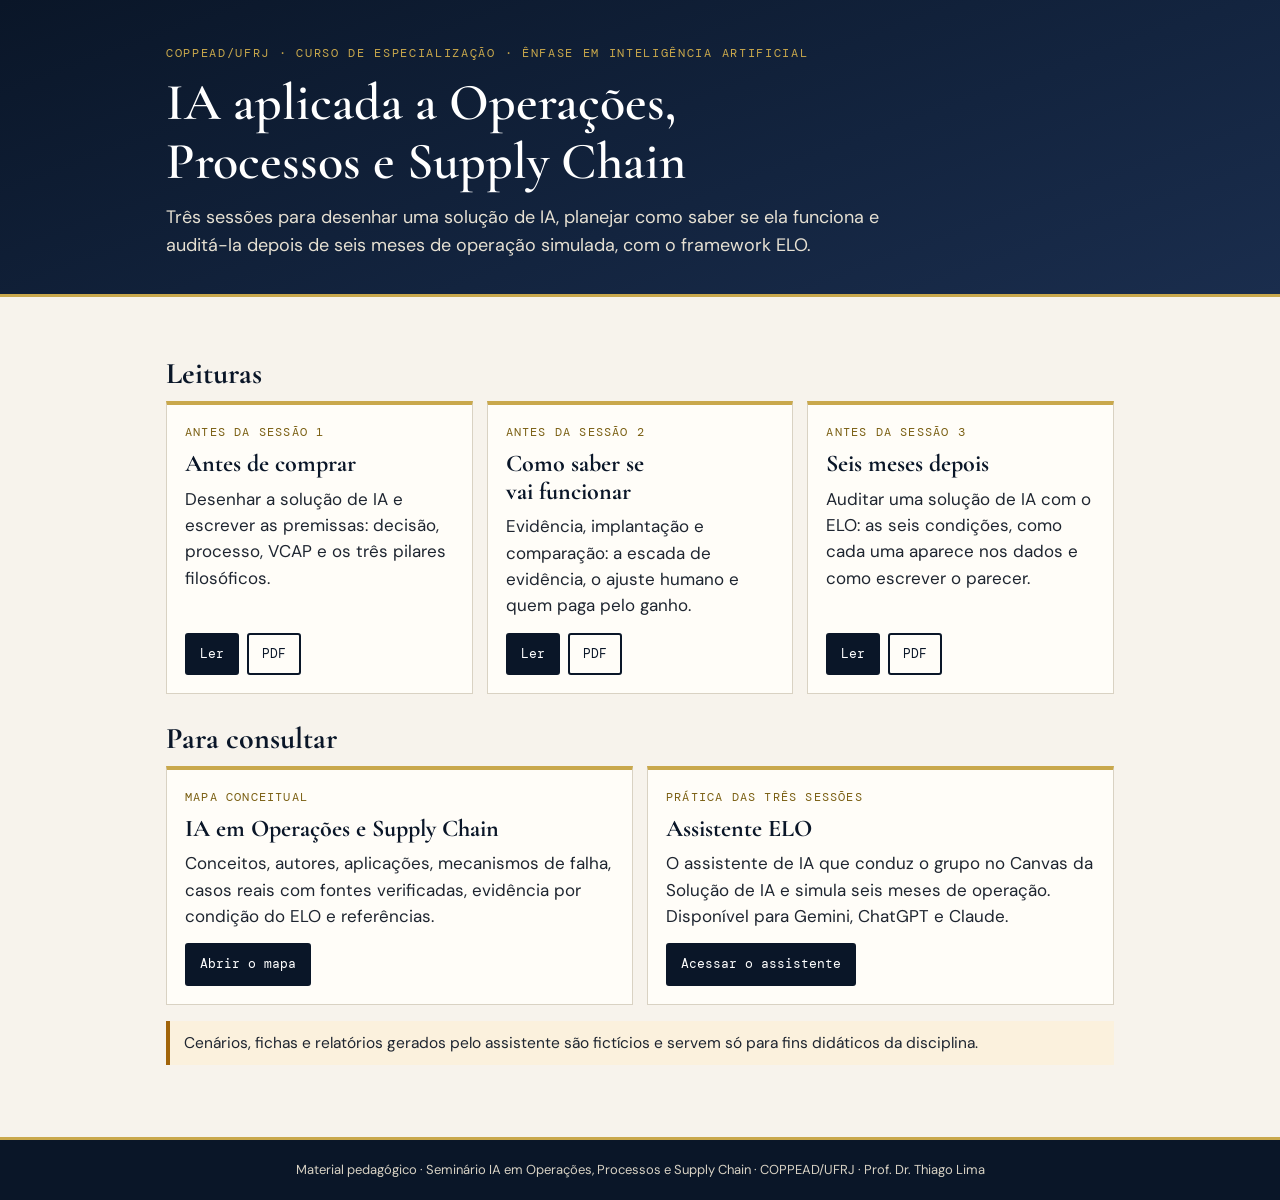
==== index.html @ 26f053f7 "Publica o site do seminário (início, leituras, mapa, assistente) Co-Authored-By: Claude Opus 5.5 <no" ====
<!DOCTYPE html>
<html lang="pt-BR">
<head>
<meta charset="UTF-8">
<meta name="viewport" content="width=device-width, initial-scale=1.0">
<title>Seminário IA em Operações · COPPEAD</title>
<meta name="description" content="Seminário de IA aplicada a Operações, Processos e Supply Chain · Ênfase em IA · COPPEAD/UFRJ · Prof. Dr. Thiago Lima">
<link rel="stylesheet" href="https://fonts.googleapis.com/css2?family=Cormorant+Garamond:wght@500;600;700&family=DM+Sans:wght@400;500;700&family=DM+Mono:wght@400;500&display=swap">
<link rel="stylesheet" href="estilo.css">
</head>
<body>
<header class="hero"><div class="wrap">
  <div class="eyebrow">COPPEAD/UFRJ · Curso de Especialização · Ênfase em Inteligência Artificial</div>
  <h1>IA aplicada a Operações, Processos e Supply Chain</h1>
  <p>Três sessões para desenhar uma solução de IA, planejar como saber se ela funciona e auditá-la depois de seis meses de operação simulada, com o framework ELO.</p>
</div></header>
<main><div class="wrap">

  <h2>Leituras</h2>
  <div class="grid">
    <div class="card"><span class="k">Antes da Sessão 1</span><h3>Antes de comprar</h3><p>Desenhar a solução de IA e escrever as premissas: decisão, processo, VCAP e os três pilares filosóficos.</p><div class="btns"><a class="btn" href="leituras/leitura-sessao-1.html">Ler</a><a class="btn ghost" href="leituras/leitura-sessao-1.pdf">PDF</a></div></div>
    <div class="card"><span class="k">Antes da Sessão 2</span><h3>Como saber se vai funcionar</h3><p>Evidência, implantação e comparação: a escada de evidência, o ajuste humano e quem paga pelo ganho.</p><div class="btns"><a class="btn" href="leituras/leitura-sessao-2.html">Ler</a><a class="btn ghost" href="leituras/leitura-sessao-2.pdf">PDF</a></div></div>
    <div class="card"><span class="k">Antes da Sessão 3</span><h3>Seis meses depois</h3><p>Auditar uma solução de IA com o ELO: as seis condições, como cada uma aparece nos dados e como escrever o parecer.</p><div class="btns"><a class="btn" href="leituras/leitura-sessao-3.html">Ler</a><a class="btn ghost" href="leituras/leitura-sessao-3.pdf">PDF</a></div></div>
  </div>

  <h2>Para consultar</h2>
  <div class="grid">
    <div class="card"><span class="k">Mapa conceitual</span><h3>IA em Operações e Supply Chain</h3><p>Conceitos, autores, aplicações, mecanismos de falha, casos reais com fontes verificadas, evidência por condição do ELO e referências.</p><div class="btns"><a class="btn" href="mapa/">Abrir o mapa</a></div></div>
    <div class="card"><span class="k">Prática das três sessões</span><h3>Assistente ELO</h3><p>O assistente de IA que conduz o grupo no Canvas da Solução de IA e simula seis meses de operação. Disponível para Gemini, ChatGPT e Claude.</p><div class="btns"><a class="btn" href="assistente/">Acessar o assistente</a></div></div>
  </div>

  <p class="note">Cenários, fichas e relatórios gerados pelo assistente são fictícios e servem só para fins didáticos da disciplina.</p>
</div></main>
<footer><div class="wrap">Material pedagógico · Seminário IA em Operações, Processos e Supply Chain · COPPEAD/UFRJ · Prof. Dr. Thiago Lima</div></footer>
</body>
</html>
---- estilo.css ----
/* Seminário IA em Operações · estilo comum das páginas do repositório (alto contraste) */
:root{
  --navy:#0a1628; --navy2:#13243f; --gold:#c9a84c; --gold-dk:#7a5f12; --cream:#f7f3ec; --paper:#fffdf8;
  --ink:#1e2530; --ink-2:#3c4352; --line:#d9d2c3;
  --disp:"Cormorant Garamond",Georgia,"Times New Roman",serif;
  --body:"DM Sans","Segoe UI",Calibri,Arial,sans-serif;
  --mono:"DM Mono",Consolas,monospace;
}
*{box-sizing:border-box}
body{margin:0;background:var(--cream);color:var(--ink);font-family:var(--body);font-size:17px;line-height:1.55}
.wrap{max-width:980px;margin:0 auto;padding-left:max(16px,env(safe-area-inset-left,0px));padding-right:max(16px,env(safe-area-inset-right,0px))}
.hero{background:linear-gradient(160deg,#0a1628 0%,#13243f 60%,#1a2d4d 100%);color:#fff;padding-block:44px 34px;border-bottom:3px solid var(--gold)}
.eyebrow{font-family:var(--mono);font-size:12px;letter-spacing:.14em;text-transform:uppercase;color:var(--gold-dk)}
.hero .eyebrow{color:var(--gold)}
h1,h2,h3{font-family:var(--disp);color:var(--navy);line-height:1.15;margin:0;text-wrap:balance}
.hero h1{color:#fff;font-size:clamp(32px,5vw,52px);font-weight:600;margin-top:10px}
.hero p{color:#e6e0d2;font-size:18px;max-width:62ch;margin:12px 0 0}
main{padding-block:32px 56px}
h2{font-size:30px;margin:28px 0 10px}
.grid{display:grid;gap:14px;grid-template-columns:repeat(auto-fit,minmax(260px,1fr))}
.card{background:var(--paper);border:1px solid var(--line);border-top:4px solid var(--gold);padding:18px;display:flex;flex-direction:column;gap:8px;min-width:0}
.card h3{font-size:24px}
.card .k{font-family:var(--mono);font-size:12px;letter-spacing:.1em;text-transform:uppercase;color:var(--gold-dk)}
.card p{margin:0}
.btns{display:flex;flex-wrap:wrap;gap:8px;margin-top:auto;padding-top:6px}
.btn{display:inline-block;font-family:var(--mono);font-size:13px;text-decoration:none;background:var(--navy);color:#fff;padding:9px 13px;border-radius:3px;border:2px solid var(--navy)}
.btn:hover,.btn:focus-visible{background:var(--gold);color:var(--navy);border-color:var(--gold);outline:none}
.btn.ghost{background:transparent;color:var(--navy)}
.note{background:#fbf1dd;border-left:4px solid #a1640a;padding:10px 14px;margin:16px 0;font-size:15.5px}
table{border-collapse:collapse;width:100%;background:var(--paper);font-size:15.5px}
.tw{overflow-x:auto;border:1px solid var(--line);margin-top:10px}
th,td{text-align:left;vertical-align:top;padding:10px 12px;border-bottom:1px solid var(--line)}
th{background:var(--navy);color:#fff;font-family:var(--mono);font-size:12px;letter-spacing:.1em;text-transform:uppercase;font-weight:500}
code{font-family:var(--mono);font-size:14px;background:#efe9dc;padding:1px 5px;border-radius:2px}
footer{background:var(--navy);color:#d8d2c4;padding-block:20px;font-size:13px;text-align:center;border-top:3px solid var(--gold)}
footer a{color:var(--gold)}
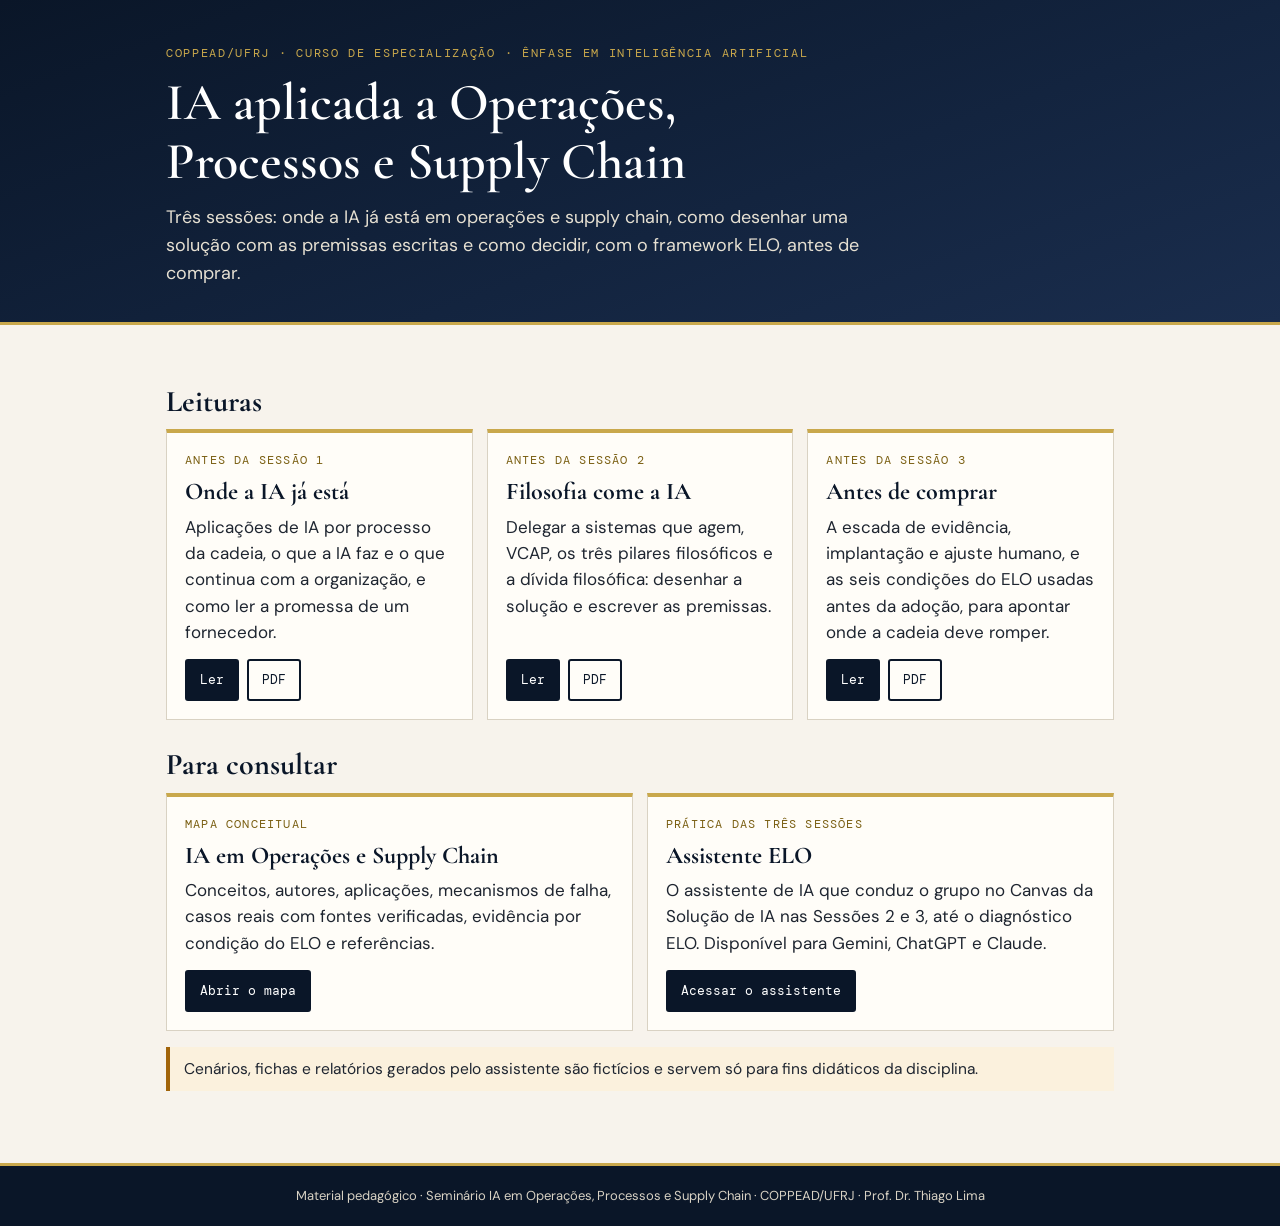
==== commit d8b0f88f: "Reestrutura o seminário: S1 aplicações, S2 filosofia, S3 evidência e ELO antes de comprar Leituras 1" ====
--- a/index.html
+++ b/index.html
@@ -12,21 +12,21 @@
 <header class="hero"><div class="wrap">
   <div class="eyebrow">COPPEAD/UFRJ · Curso de Especialização · Ênfase em Inteligência Artificial</div>
   <h1>IA aplicada a Operações, Processos e Supply Chain</h1>
-  <p>Três sessões para desenhar uma solução de IA, planejar como saber se ela funciona e auditá-la depois de seis meses de operação simulada, com o framework ELO.</p>
+  <p>Três sessões: onde a IA já está em operações e supply chain, como desenhar uma solução com as premissas escritas e como decidir, com o framework ELO, antes de comprar.</p>
 </div></header>
 <main><div class="wrap">
 
   <h2>Leituras</h2>
   <div class="grid">
-    <div class="card"><span class="k">Antes da Sessão 1</span><h3>Antes de comprar</h3><p>Desenhar a solução de IA e escrever as premissas: decisão, processo, VCAP e os três pilares filosóficos.</p><div class="btns"><a class="btn" href="leituras/leitura-sessao-1.html">Ler</a><a class="btn ghost" href="leituras/leitura-sessao-1.pdf">PDF</a></div></div>
-    <div class="card"><span class="k">Antes da Sessão 2</span><h3>Como saber se vai funcionar</h3><p>Evidência, implantação e comparação: a escada de evidência, o ajuste humano e quem paga pelo ganho.</p><div class="btns"><a class="btn" href="leituras/leitura-sessao-2.html">Ler</a><a class="btn ghost" href="leituras/leitura-sessao-2.pdf">PDF</a></div></div>
-    <div class="card"><span class="k">Antes da Sessão 3</span><h3>Seis meses depois</h3><p>Auditar uma solução de IA com o ELO: as seis condições, como cada uma aparece nos dados e como escrever o parecer.</p><div class="btns"><a class="btn" href="leituras/leitura-sessao-3.html">Ler</a><a class="btn ghost" href="leituras/leitura-sessao-3.pdf">PDF</a></div></div>
+    <div class="card"><span class="k">Antes da Sessão 1</span><h3>Onde a IA já está</h3><p>Aplicações de IA por processo da cadeia, o que a IA faz e o que continua com a organização, e como ler a promessa de um fornecedor.</p><div class="btns"><a class="btn" href="leituras/leitura-sessao-1.html">Ler</a><a class="btn ghost" href="leituras/leitura-sessao-1.pdf">PDF</a></div></div>
+    <div class="card"><span class="k">Antes da Sessão 2</span><h3>Filosofia come a IA</h3><p>Delegar a sistemas que agem, VCAP, os três pilares filosóficos e a dívida filosófica: desenhar a solução e escrever as premissas.</p><div class="btns"><a class="btn" href="leituras/leitura-sessao-2.html">Ler</a><a class="btn ghost" href="leituras/leitura-sessao-2.pdf">PDF</a></div></div>
+    <div class="card"><span class="k">Antes da Sessão 3</span><h3>Antes de comprar</h3><p>A escada de evidência, implantação e ajuste humano, e as seis condições do ELO usadas antes da adoção, para apontar onde a cadeia deve romper.</p><div class="btns"><a class="btn" href="leituras/leitura-sessao-3.html">Ler</a><a class="btn ghost" href="leituras/leitura-sessao-3.pdf">PDF</a></div></div>
   </div>
 
   <h2>Para consultar</h2>
   <div class="grid">
     <div class="card"><span class="k">Mapa conceitual</span><h3>IA em Operações e Supply Chain</h3><p>Conceitos, autores, aplicações, mecanismos de falha, casos reais com fontes verificadas, evidência por condição do ELO e referências.</p><div class="btns"><a class="btn" href="mapa/">Abrir o mapa</a></div></div>
-    <div class="card"><span class="k">Prática das três sessões</span><h3>Assistente ELO</h3><p>O assistente de IA que conduz o grupo no Canvas da Solução de IA e simula seis meses de operação. Disponível para Gemini, ChatGPT e Claude.</p><div class="btns"><a class="btn" href="assistente/">Acessar o assistente</a></div></div>
+    <div class="card"><span class="k">Prática das três sessões</span><h3>Assistente ELO</h3><p>O assistente de IA que conduz o grupo no Canvas da Solução de IA nas Sessões 2 e 3, até o diagnóstico ELO. Disponível para Gemini, ChatGPT e Claude.</p><div class="btns"><a class="btn" href="assistente/">Acessar o assistente</a></div></div>
   </div>
 
   <p class="note">Cenários, fichas e relatórios gerados pelo assistente são fictícios e servem só para fins didáticos da disciplina.</p>
